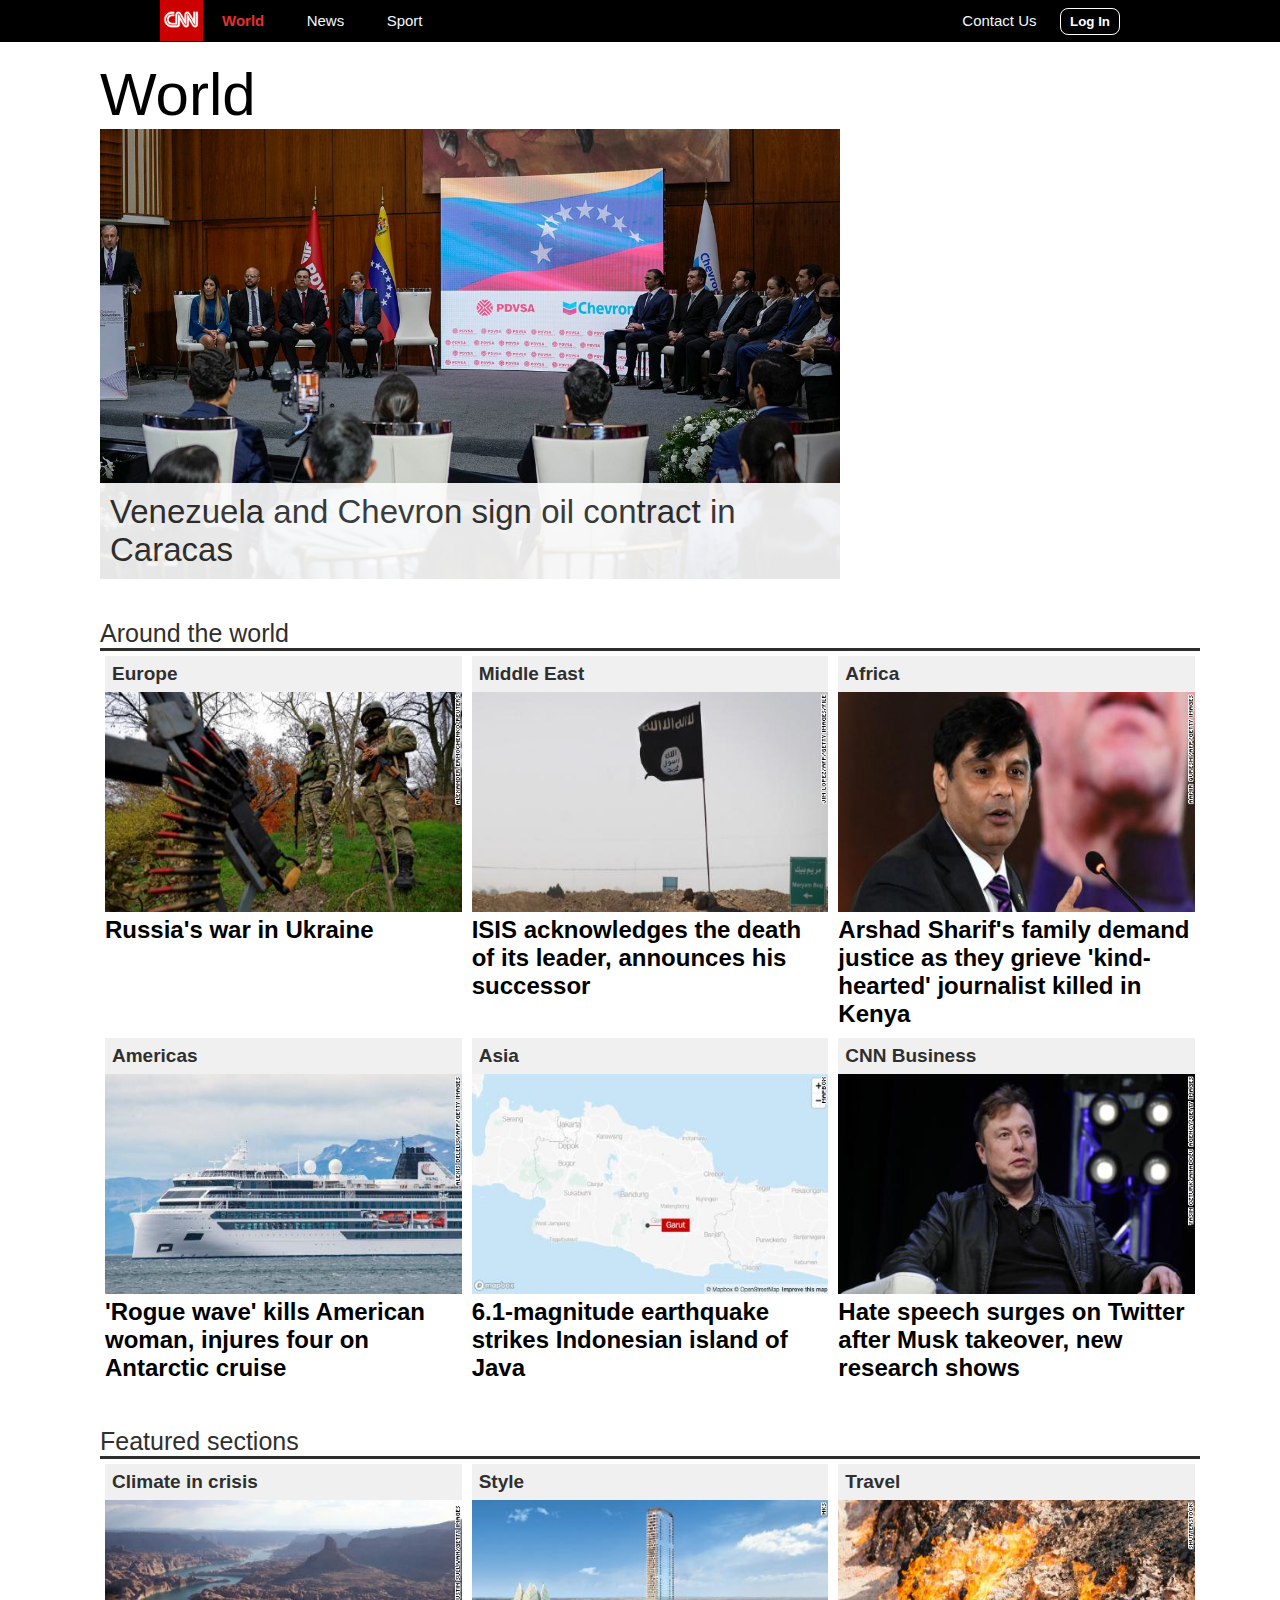
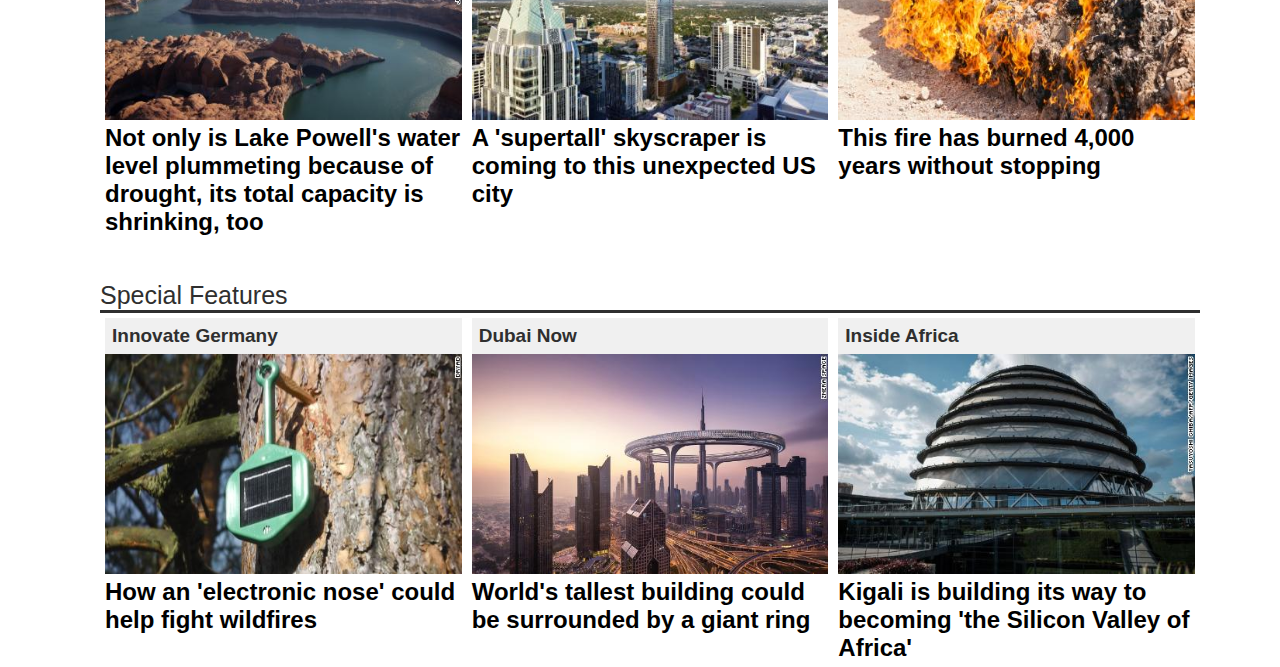
==== index.html @ 21614cf2 "Merge branch 'main' of https://github.com/elvirkabashi/Projekti-WEB" ====
<!DOCTYPE html>
<html lang="en">
<head>
    <meta charset="UTF-8">
    <meta http-equiv="X-UA-Compatible" content="IE=edge">
    <meta name="viewport" content="width=device-width, initial-scale=1.0">
    <link rel="stylesheet" href="style.css">
    <link rel="icon" href="img/logo.png" type="image/icon type">
    <title>CNN</title>
</head>
<body>
    <div class="container">

        <header>
            <div class="logo">
                <a href=""><img src="img/logo.png" alt=""></a>
            <div class="nleft">
                
                <ul>
                    <li><span>World</span></li>
                    <li>News</li>
                    <li>Sport</li>
                </ul>
            </div>
            </div>
            <div class="nright">
                <ul>
                    <li>Contact Us</li>
                </ul>
                <button><a href="./Login form/login.html">Log In</a></button>
            </div>
        </header>

        <div class="home">
            <h1>World</h1>

            
            <div class="h">
                <div>
                    <h1>Venezuela and Chevron sign oil contract in Caracas</h1>
                    <!-- <img src="img/debt.jpg" alt=""> -->
                </div>
                    
            </div>
            <p>Around the world</p><hr>
            <div class="around">
                <div class="world">
                    <p>Europe</p>
                    <img src="img/ukraine.jpg" alt="">
                    <h2>Russia's war in Ukraine</h2>
                </div>
                <div class="world">
                    <p>Middle East</p>
                    <img src="img/isis.jpg" alt="">
                    <h2>ISIS acknowledges the death of its leader, announces his successor</h2>
                </div>
                <div class="world">
                    <p>Africa</p>
                    <img src="img/arshad.jpg" alt="">
                    <h2>Arshad Sharif's family demand justice as they grieve 'kind-hearted' journalist killed in Kenya</h2>
                </div>
                <div class="world">
                    <p>Americas</p>
                    <img src="img/rogue.jpg" alt="">
                    <h2>'Rogue wave' kills American woman, injures four on Antarctic cruise</h2>
                </div>
                <div class="world">
                    <p>Asia</p>
                    <img src="img/magnitude.jpg" alt="">
                    <h2>6.1-magnitude earthquake strikes Indonesian island of Java</h2>
                </div>
                <div class="world">
                    <p>CNN Business</p>
                    <img src="img/musk.jpg" alt="">
                    <h2>Hate speech surges on Twitter after Musk takeover, new research shows</h2>
                </div>
            </div>

            <p>Featured sections</p><hr>
            <div class="around">
                
                <div class="world">
                    <p>Climate in crisis</p>
                    <img src="img/powell.jpg" alt="">
                    <h2>Not only is Lake Powell's water level plummeting because of drought, its total capacity is shrinking, too</h2>
                </div>

                <div class="world">
                    <p>Style</p>
                    <img src="img/supertall.jpg" alt="">
                    <h2>A 'supertall' skyscraper is coming to this unexpected US city</h2>
                </div>

                <div class="world">
                    <p>Travel</p>
                    <img src="img/fire.jpg" alt="">
                    <h2>This fire has burned 4,000 years without stopping</h2>
                </div>
            </div>

            <p>Special Features</p><hr>
            <div class="around">
                
                <div class="world">
                    <p>Innovate Germany</p>
                    <img src="img/electronic.jpg" alt="">
                    <h2>How an 'electronic nose' could help fight wildfires</h2>
                </div>

                <div class="world">
                    <p>Dubai Now</p>
                    <img src="img/dubai.jpg" alt="">
                    <h2>World's tallest building could be surrounded by a giant ring</h2>
                </div>

                <div class="world">
                    <p>Inside Africa</p>
                    <img src="img/kigali.jpg" alt="">
                    <h2>Kigali is building its way to becoming 'the Silicon Valley of Africa'</h2>
                </div>
            </div>
        </div> 
    </div>
</body>
</html>
---- style.css ----
*{
    margin: 0;
    padding: 0;
    box-sizing: border-box;
    font-family: sans-serif;
}

ul,li,a,img {
    text-decoration: none;
    display: inline;
}
li{
    padding: 19px;
    font-size: 15px;
    cursor: pointer;
}
header{
    position: fixed;
    width: 100%;
    top: 0;
    display: flex;
    justify-content: space-between;
    align-items: center;
    padding: 0px 160px;
    background-color: black;
    color: aliceblue;
    height: 42px;
    z-index: 1;
}
.logo{
    display: flex;
    align-items: center;
}
.logo img{
    width: 43px;
    height: 43px;
}

.nright button{
    background-color: black;
    color:white;
    border: 1px solid white;
    min-height: 27px;
    min-width: 60px;
    font-weight: bolder;
    border-radius: 8px;
    cursor: pointer;
}

li:hover{
    color: rgb(221, 221, 221);
}
.nright button:hover{
    background-color:rgb(59, 59, 59);
}
button a{
    color: white;
}



.home{
    margin-left: 200px;
    margin-top: 70px;
    max-width: 1100px;
}
.home h1{
    font-size: 60px;
    font-weight: 300;
    position: relative;
}
hr{
    height: 3px;
    border: none;
    background-color: rgb(46, 46, 46);
}
.home .h div h1{
    background-color:white;
    min-width: 740px;
    opacity: 0.9; 
}
.home .h h1{
    max-width: 740px;
    font-size: 33px;
    font-weight: 300;
    padding: 10px;
    color: rgb(46, 46, 46);
}
.home .h h1:hover{
    color: #e03030;
}
span{
    color: #e03030;
    font-weight: 600;  
}
.home .around{
    
    width: 100%;
    height: auto;
    display: flex;
    justify-content: space-between;
    flex-wrap: wrap;
}

.home p{
    margin-top: 40px;
    font-weight: 300;
    font-size: 25px;
    color: rgb(47, 47, 47);
}
.h div{
    background: url("img/debt.jpg");
    background-repeat: no-repeat;
    background-position: center;
    background-size: cover;
    width: 740px;
    height: 450px;
    position: relative;
}
.h div h1{
    position: absolute;
    bottom: 0;
}
.world{ 

    flex-basis: 356px;
    flex-grow: 1;
    height: auto;
    margin: 5px;
}

.world img{
    width: 100%;
    height: 220px;
    margin: 0;
}
.world p{
    display:inline-block;
    background-color: rgb(240, 240, 240);
    width: 100%;
    padding: 7px;
    margin: 0;
    font-weight: bold;
    font-size: 19px;
}
.world h2:hover{
    color: #e03030;
}



@media screen and (max-width:1320px){
    .home{
        margin-left: 100px;
        margin-top: 60px;
        max-width: 1100px;
    }
}

@media screen and (max-width:1220px){
    .home{
        margin-left: 30px;
        margin-top: 60px;
        max-width: 1100px;
    }
} 

@media screen and (max-width:1145px){
    .home{
        margin-top: 60px;
        max-width: 1000px;
    }
}

@media screen and (max-width:977px){
    .h div{
        width: 700px;
        height: 400px;
    }
    .world{ 
        width: 360px;
        height: auto;
        margin: 5px;
    }
    
    .world img{
        width: 100%;
        height: 250px;
        margin: 0;
    }
}

@media screen and (max-width:776px){
    .h div{
        width: 570px;
        height: 290px;
    }
    .home .h h1{
        font-size: 24px;
    }
    .home h1{
        font-size: 40px;
    }
    .world img{
        width: 100%;
        height: 350px;
        margin: 0;
    }
}

@media screen and (max-width:570px){
    .h div{
        width: 400px;
        height: 200px;
    }
    .home .h h1{
        font-size: 16px;
    }
    .world img{
        width: 100%;
        height: 250px;
        margin: 0;
    }
}

@media screen and (max-width:370px){
    .home{
        margin-left: 2px;
    }
    .h div{
        width: 300px;
        height: 150px;
    }
    .home h1{
        font-size: 30px;
    }
    .home .h h1{
        font-size: 12px;
    }
    .world img{
        width: 100%;
        height: 150px;
        margin: 0;
    }
}
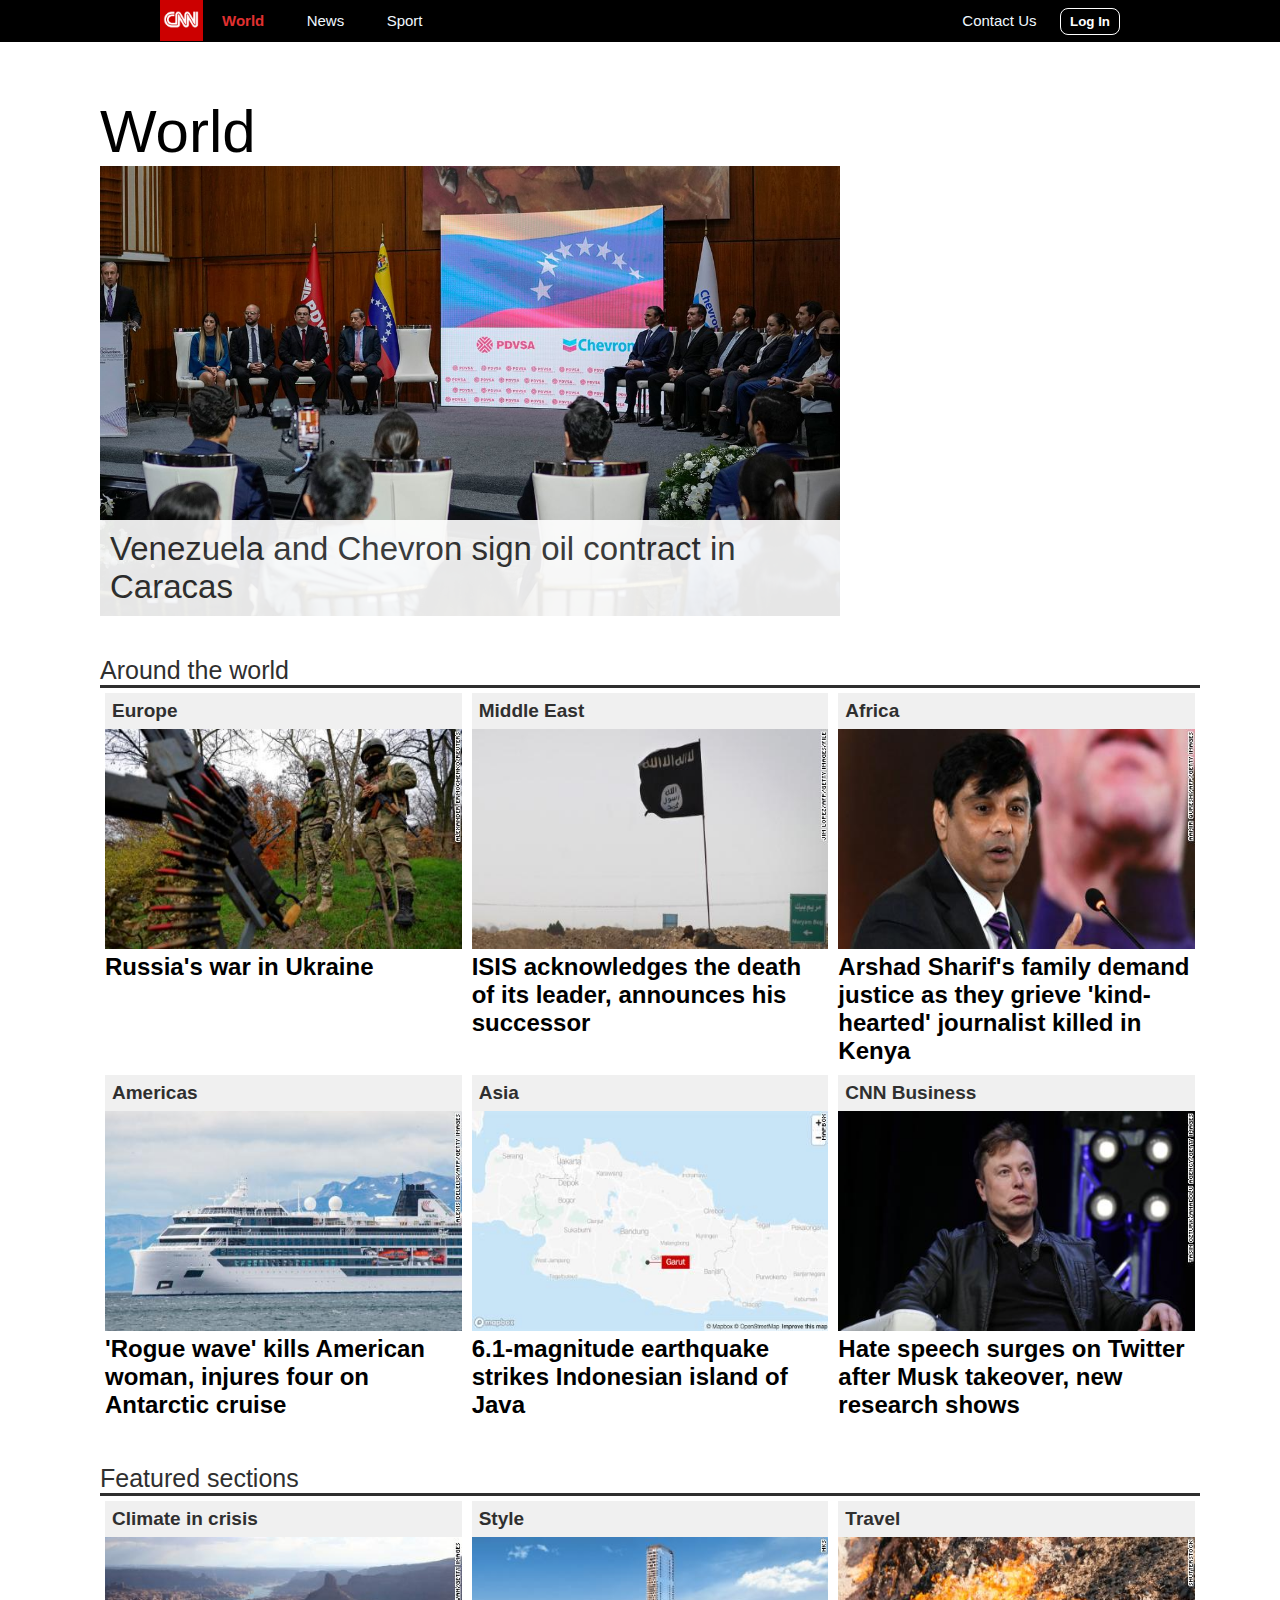
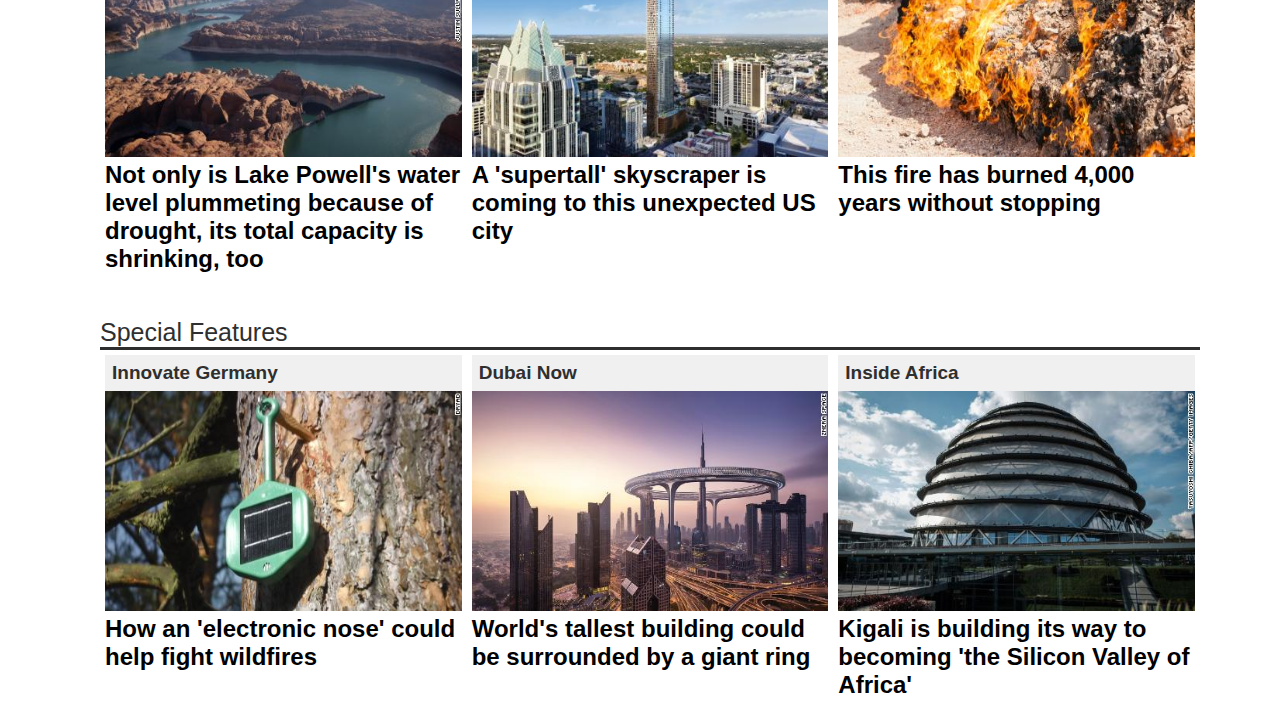
==== commit f6f5014b: "test" ====
--- a/index.html
+++ b/index.html
@@ -11,6 +11,7 @@
 <body>
     <div class="container">
 
+        <h1>Testt</h1>
         <header>
             <div class="logo">
                 <a href=""><img src="img/logo.png" alt=""></a>
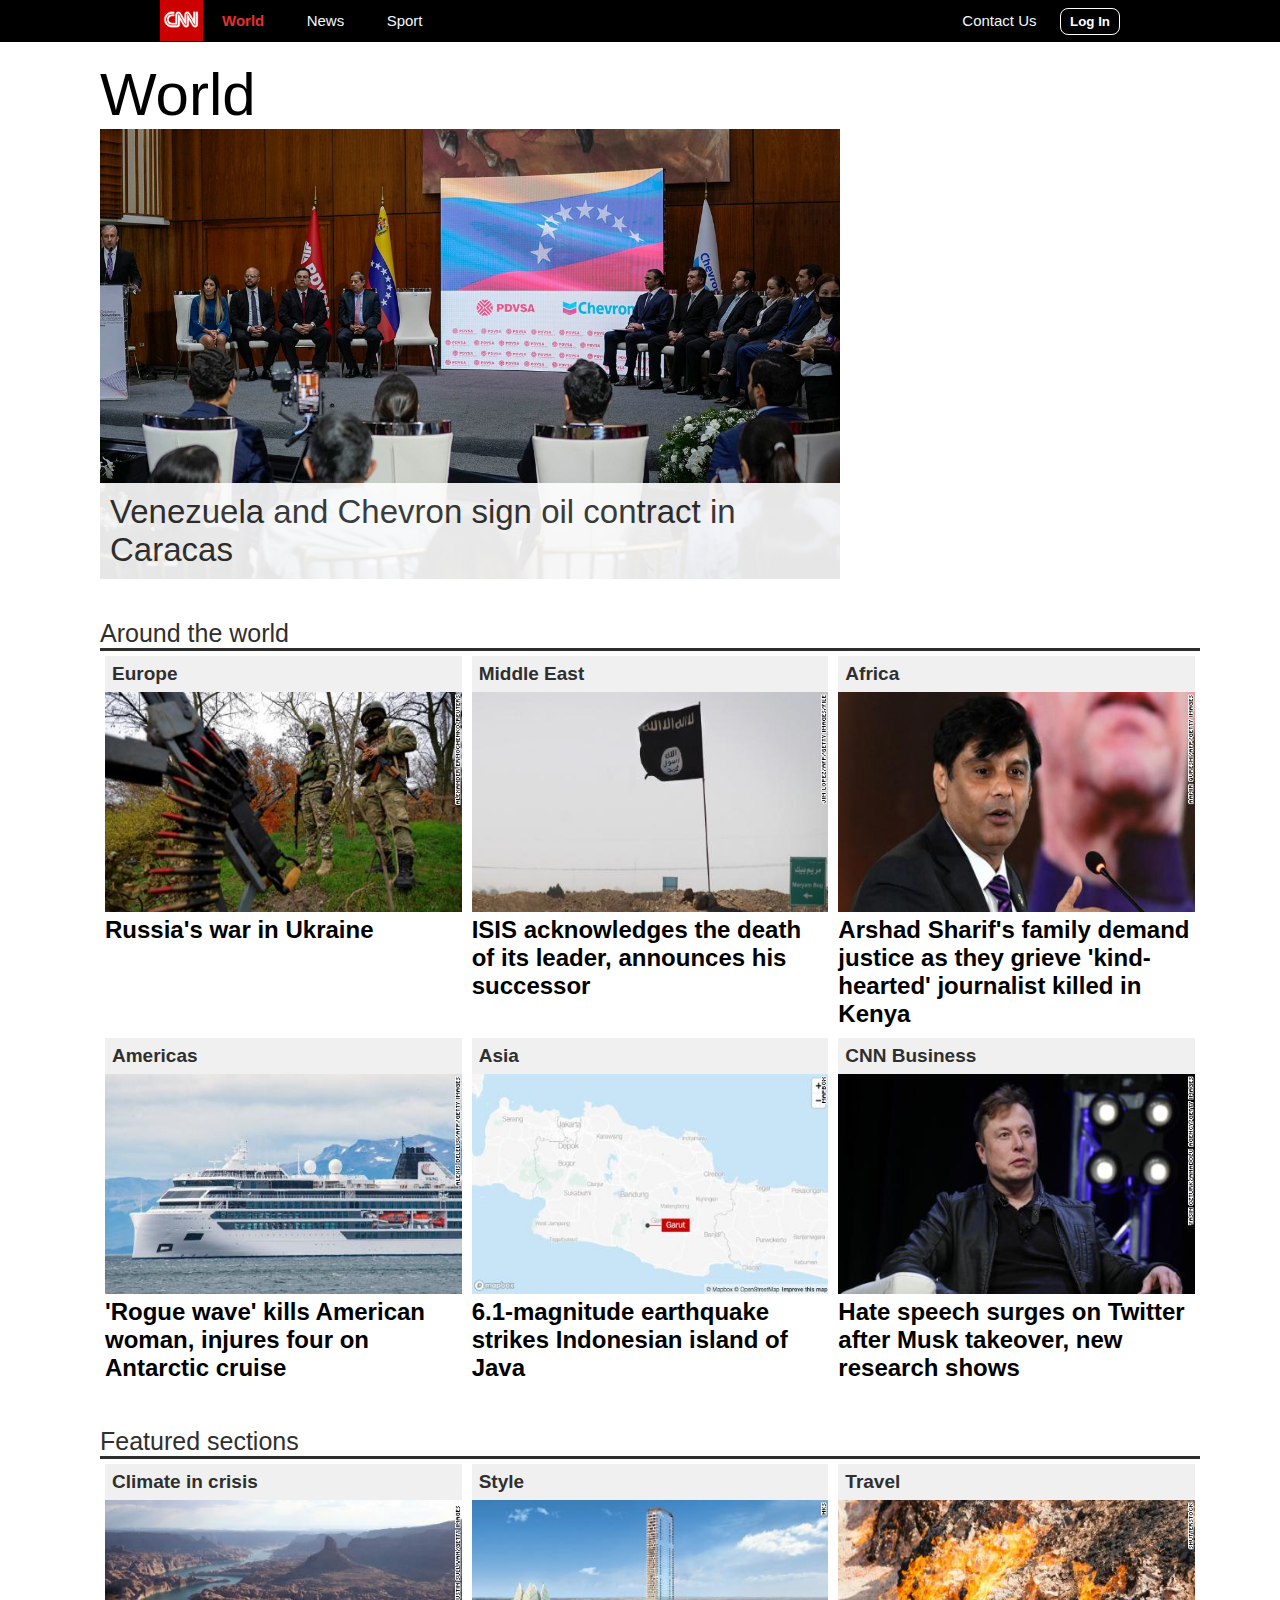
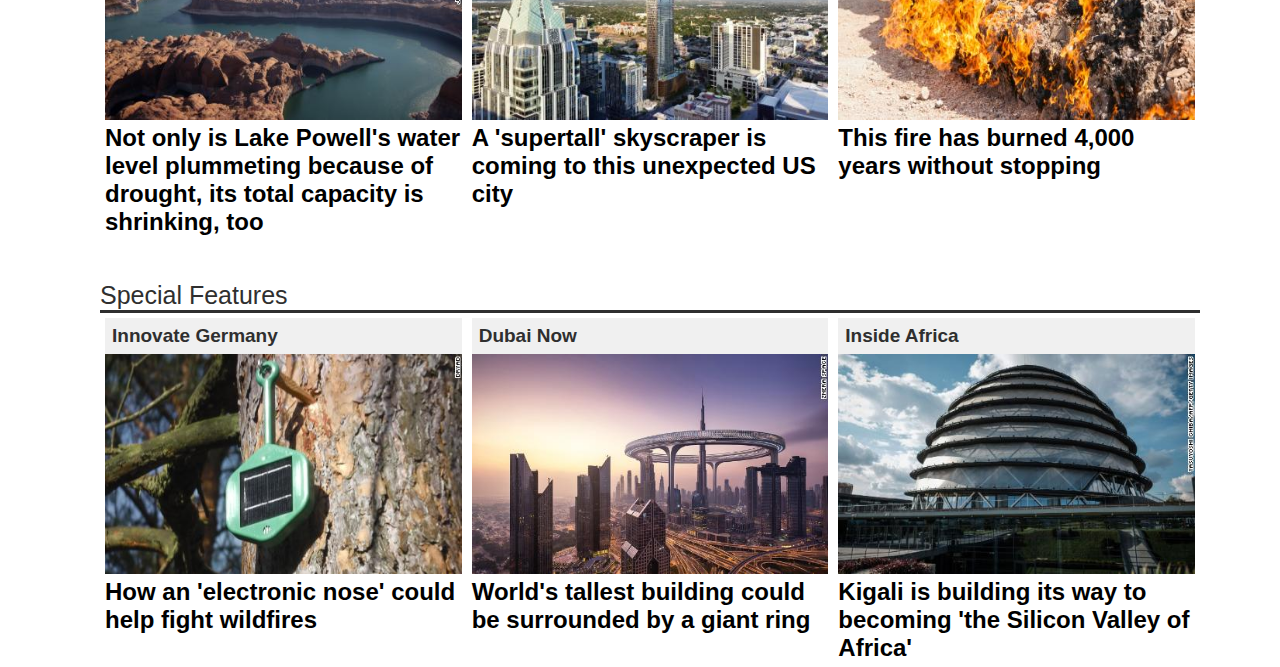
==== commit 3e79d5d4: "deleted test" ====
--- a/index.html
+++ b/index.html
@@ -11,7 +11,6 @@
 <body>
     <div class="container">
 
-        <h1>Testt</h1>
         <header>
             <div class="logo">
                 <a href=""><img src="img/logo.png" alt=""></a>
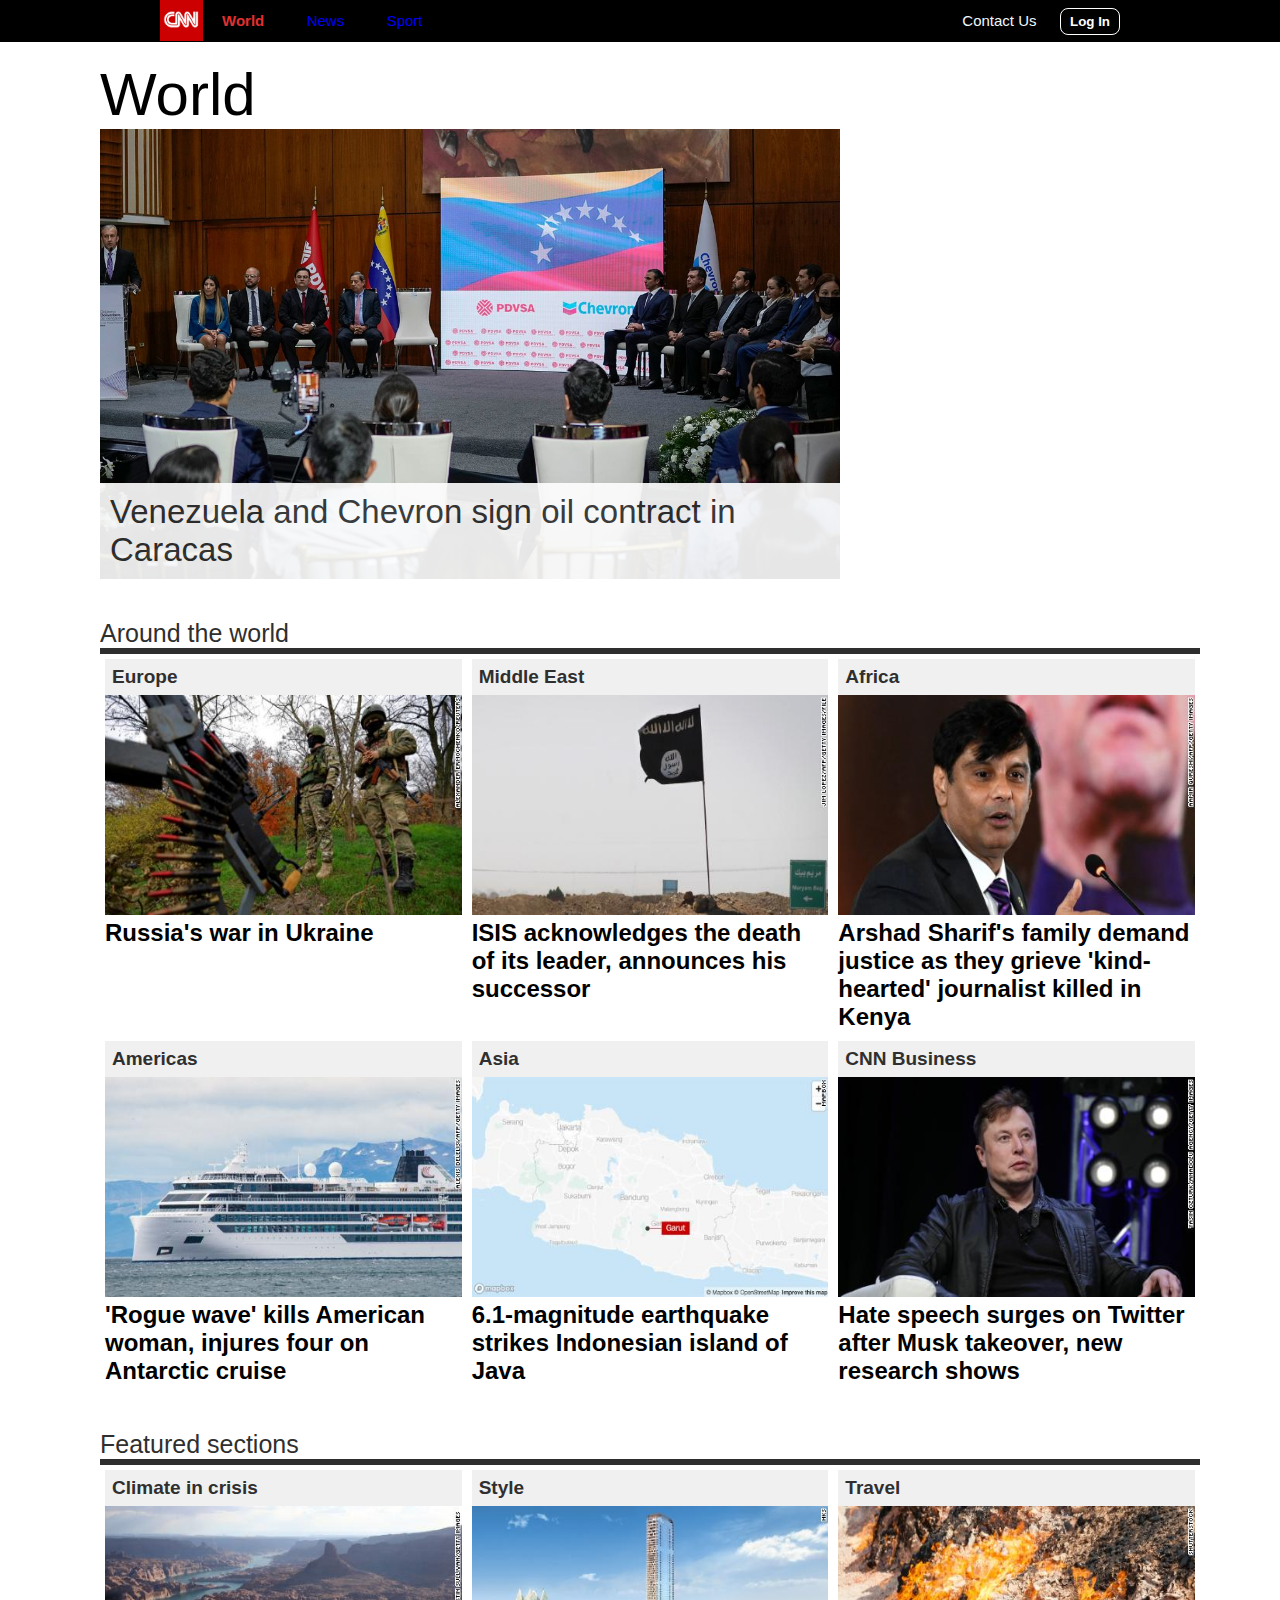
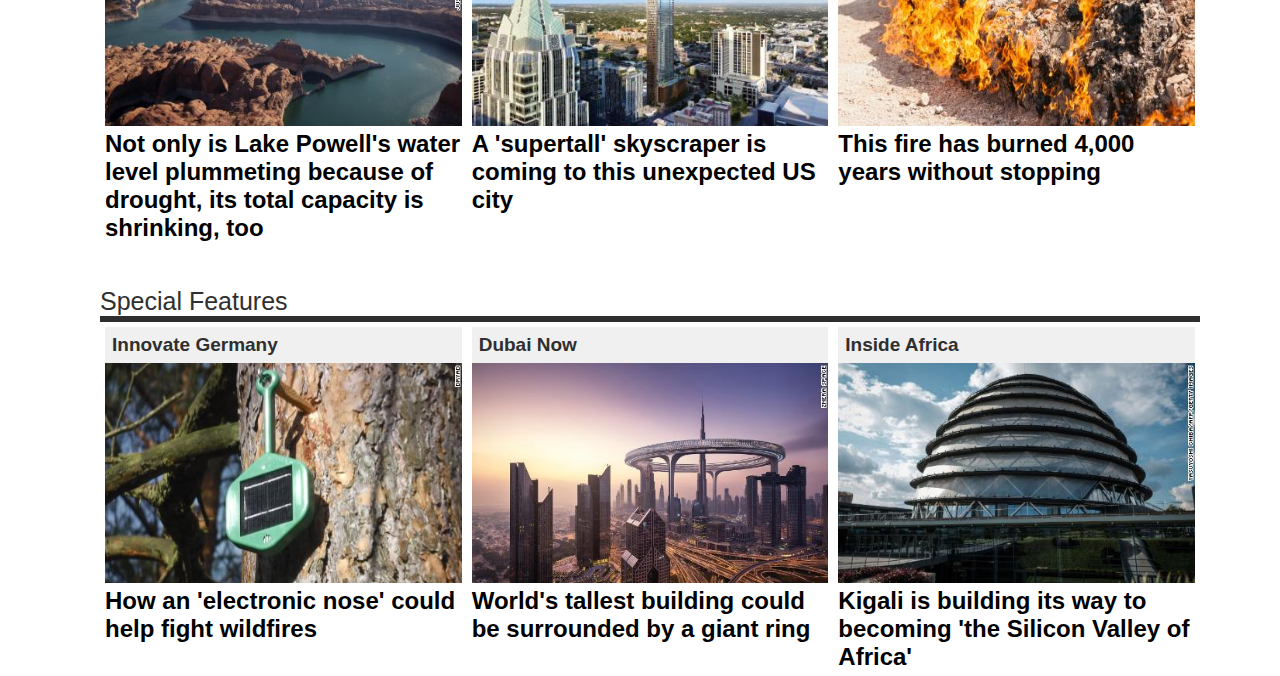
==== commit 79291c19: "Update index" ====
--- a/index.html
+++ b/index.html
@@ -6,7 +6,7 @@
     <meta name="viewport" content="width=device-width, initial-scale=1.0">
     <link rel="stylesheet" href="style.css">
     <link rel="icon" href="img/logo.png" type="image/icon type">
-    <title>CNN</title>
+    <title>CNN International-World</title>
 </head>
 <body>
     <div class="container">
@@ -17,9 +17,9 @@
             <div class="nleft">
                 
                 <ul>
-                    <li><span>World</span></li>
-                    <li>News</li>
-                    <li>Sport</li>
+                    <a href="index.html"><li><span>World</span></li></a>
+                    <a href="news.html"><li>News</li></a>
+                    <a href="sport.html"><li>Sport</li></a>
                 </ul>
             </div>
             </div>
@@ -42,7 +42,7 @@
                 </div>
                     
             </div>
-            <p>Around the world</p><hr>
+            <p>Around the world</p><hr><hr>
             <div class="around">
                 <div class="world">
                     <p>Europe</p>
@@ -76,7 +76,7 @@
                 </div>
             </div>
 
-            <p>Featured sections</p><hr>
+            <p>Featured sections</p><hr><hr>
             <div class="around">
                 
                 <div class="world">
@@ -98,7 +98,7 @@
                 </div>
             </div>
 
-            <p>Special Features</p><hr>
+            <p>Special Features</p><hr><hr>
             <div class="around">
                 
                 <div class="world">
@@ -121,5 +121,6 @@
             </div>
         </div> 
     </div>
+    
 </body>
 </html>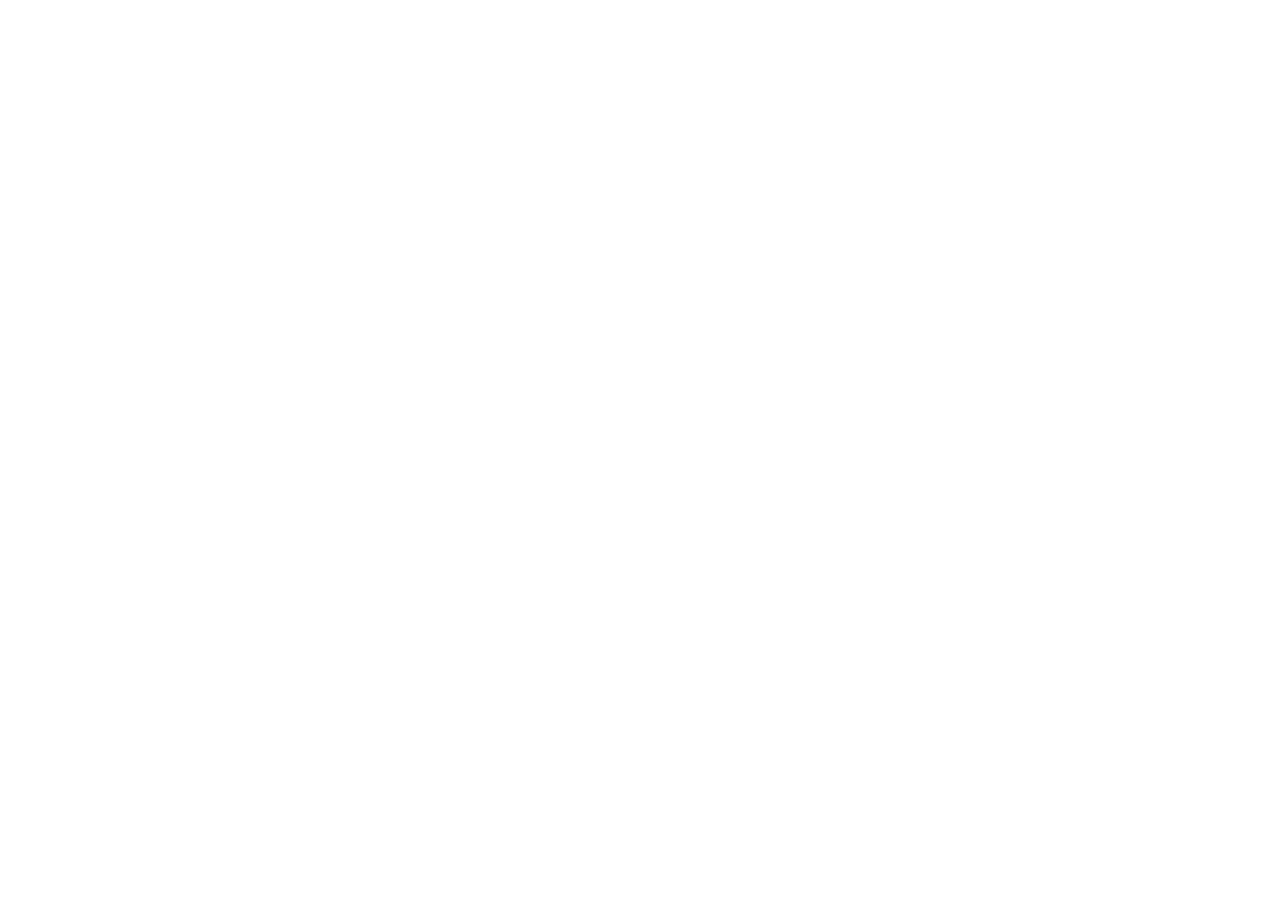
==== commit 17a44cc1: "test" ====
--- a/index.html
+++ b/index.html
@@ -6,7 +6,7 @@
     <meta name="viewport" content="width=device-width, initial-scale=1.0">
     <link rel="stylesheet" href="style.css">
     <link rel="icon" href="img/logo.png" type="image/icon type">
-    <title>CNN International-World</title>
+    <title>CNN International/title>
 </head>
 <body>
     <div class="container">
--- a/style.css
+++ b/style.css
@@ -8,6 +8,9 @@
 ul,li,a,img {
     text-decoration: none;
     display: inline;
+}
+a{
+    color: white;
 }
 li{
     padding: 19px;
@@ -73,6 +76,7 @@
     height: 3px;
     border: none;
     background-color: rgb(46, 46, 46);
+    margin-top: 1px
 }
 .home .h div h1{
     background-color:white;
@@ -109,7 +113,7 @@
     color: rgb(47, 47, 47);
 }
 .h div{
-    background: url("img/debt.jpg");
+    background: url("imgSport/france.jpg");
     background-repeat: no-repeat;
     background-position: center;
     background-size: cover;
@@ -147,6 +151,42 @@
     color: #e03030;
 }
 
+.color{
+    background-color: rgb(22, 21, 21);
+}
+
+.home-color{
+    background-color: rgb(22, 21, 21);
+    margin-left: 0;
+    max-width: 100%;
+}
+#black{
+    padding-top: 15px;
+}
+.hom p{
+    color: white;
+    
+}
+.hom .color .world-color p{
+    background-color: rgb(74, 74, 74);
+}
+.hom .color .world-color h2{
+    color: white;
+}
+.hom .color .world-color h2:hover{
+    color: #e03030;
+}
+.hom hr{
+    background-color: #e03030;
+    margin-top: 1px
+}
+
+
+
+
+
+
+
 
 
 @media screen and (max-width:1320px){
@@ -155,7 +195,13 @@
         margin-top: 60px;
         max-width: 1100px;
     }
-}
+    .home-color{
+        background-color: black;
+        margin-left: 0;
+        max-width: 100%;
+    }
+}
+
 
 @media screen and (max-width:1220px){
     .home{
@@ -163,12 +209,22 @@
         margin-top: 60px;
         max-width: 1100px;
     }
+    .home-color{
+        background-color: black;
+        margin-left: 0;
+        max-width: 100%;
+    }
 } 
 
 @media screen and (max-width:1145px){
     .home{
         margin-top: 60px;
         max-width: 1000px;
+    }
+    .home-color{
+        background-color: black;
+        margin-left: 0;
+        max-width: 100%;
     }
 }
 
@@ -188,6 +244,11 @@
         height: 250px;
         margin: 0;
     }
+    .home-color{
+        background-color: black;
+        margin-left: 0;
+        max-width: 100%;
+    }
 }
 
 @media screen and (max-width:776px){
@@ -206,6 +267,11 @@
         height: 350px;
         margin: 0;
     }
+    .home-color{
+        background-color: black;
+        margin-left: 0;
+        max-width: 100%;
+    }
 }
 
 @media screen and (max-width:570px){
@@ -221,6 +287,11 @@
         height: 250px;
         margin: 0;
     }
+    .home-color{
+        background-color: black;
+        margin-left: 0;
+        max-width: 100%;
+    }
 }
 
 @media screen and (max-width:370px){
@@ -242,4 +313,9 @@
         height: 150px;
         margin: 0;
     }
+    .home-color{
+        background-color: black;
+        margin-left: 0;
+        max-width: 100%;
+    }
 }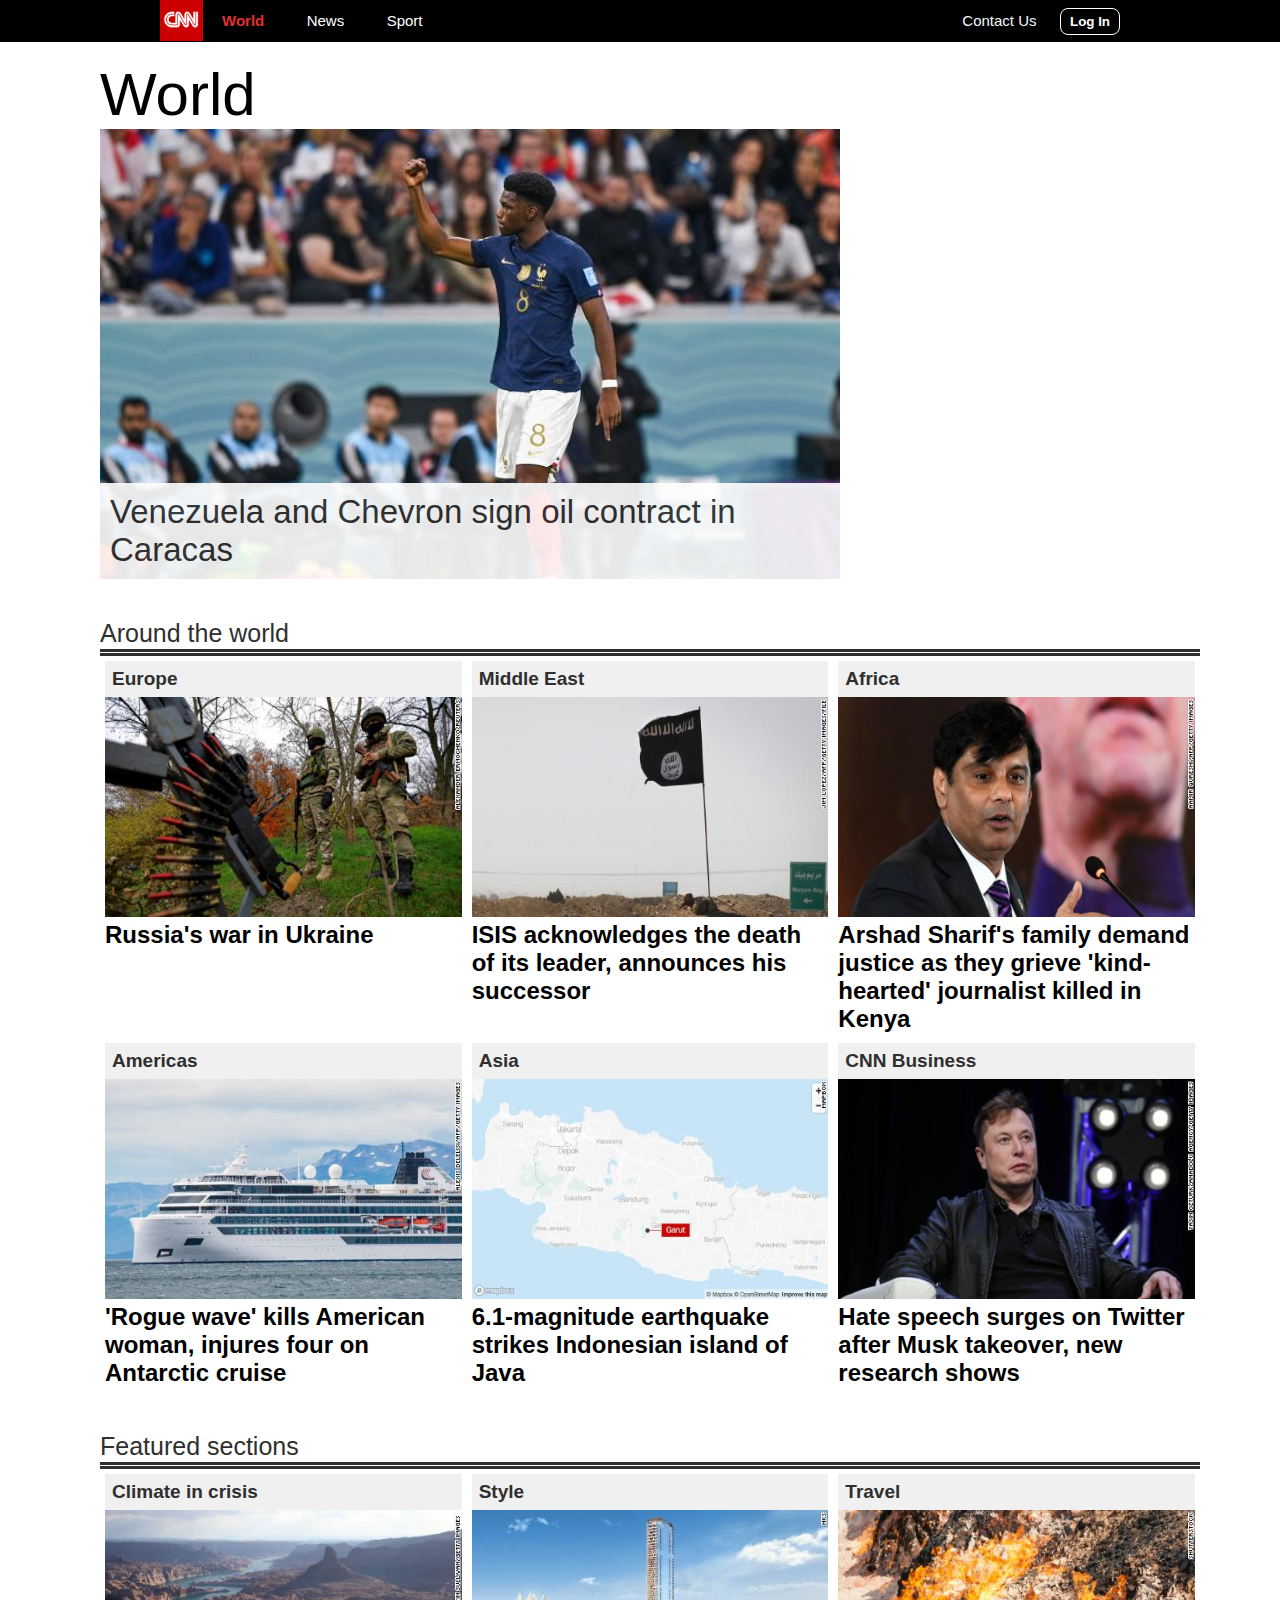
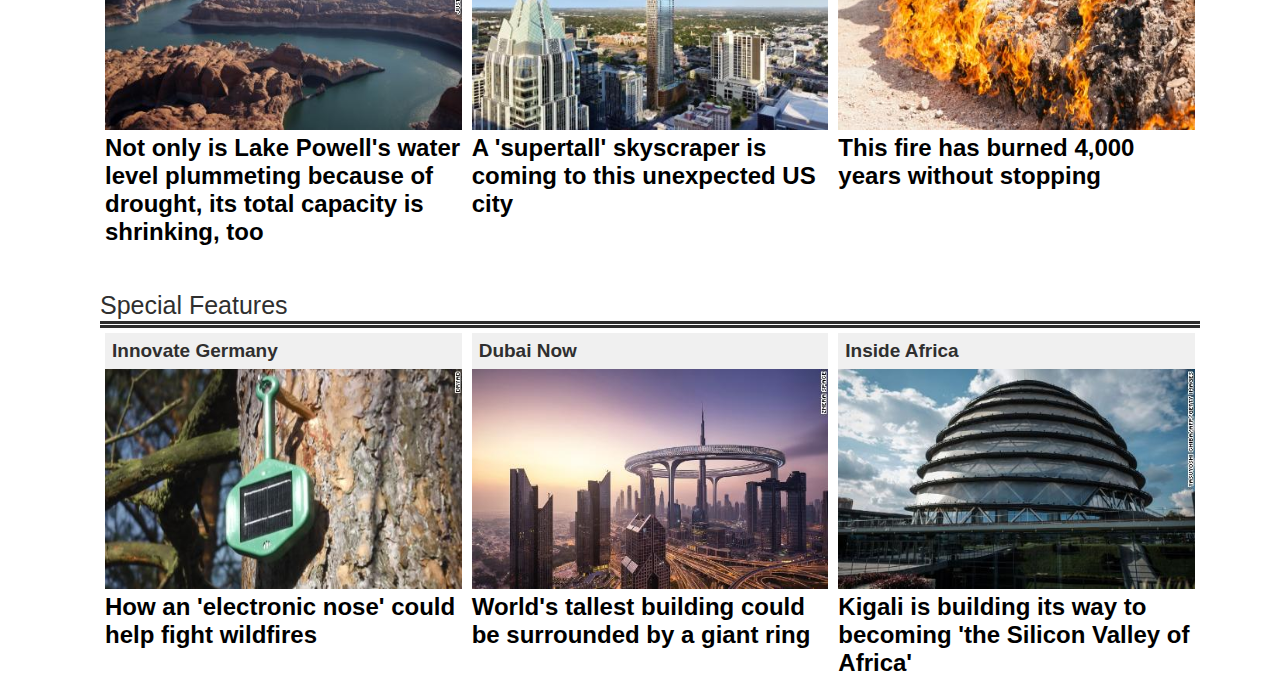
==== commit cb1decca: "test" ====
--- a/index.html
+++ b/index.html
@@ -6,7 +6,7 @@
     <meta name="viewport" content="width=device-width, initial-scale=1.0">
     <link rel="stylesheet" href="style.css">
     <link rel="icon" href="img/logo.png" type="image/icon type">
-    <title>CNN International/title>
+    <title>CNN International-World</title>
 </head>
 <body>
     <div class="container">
